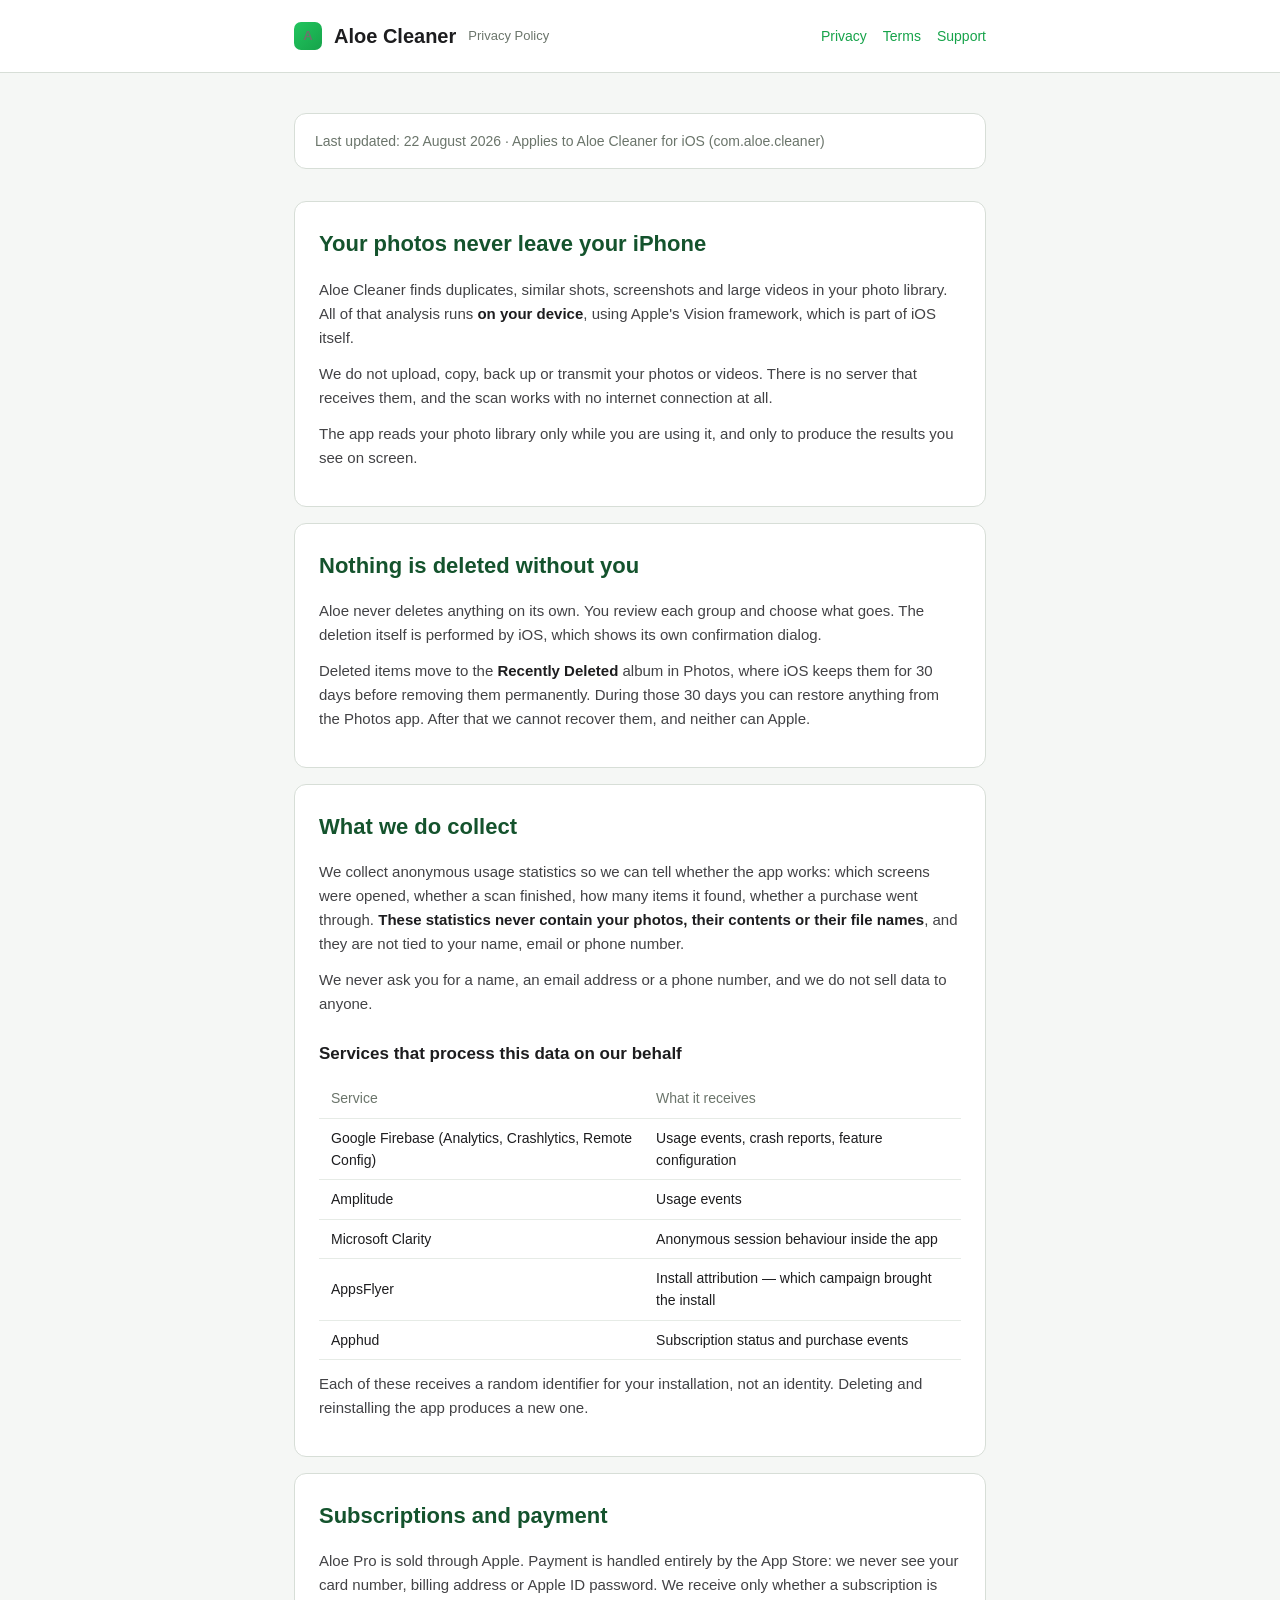
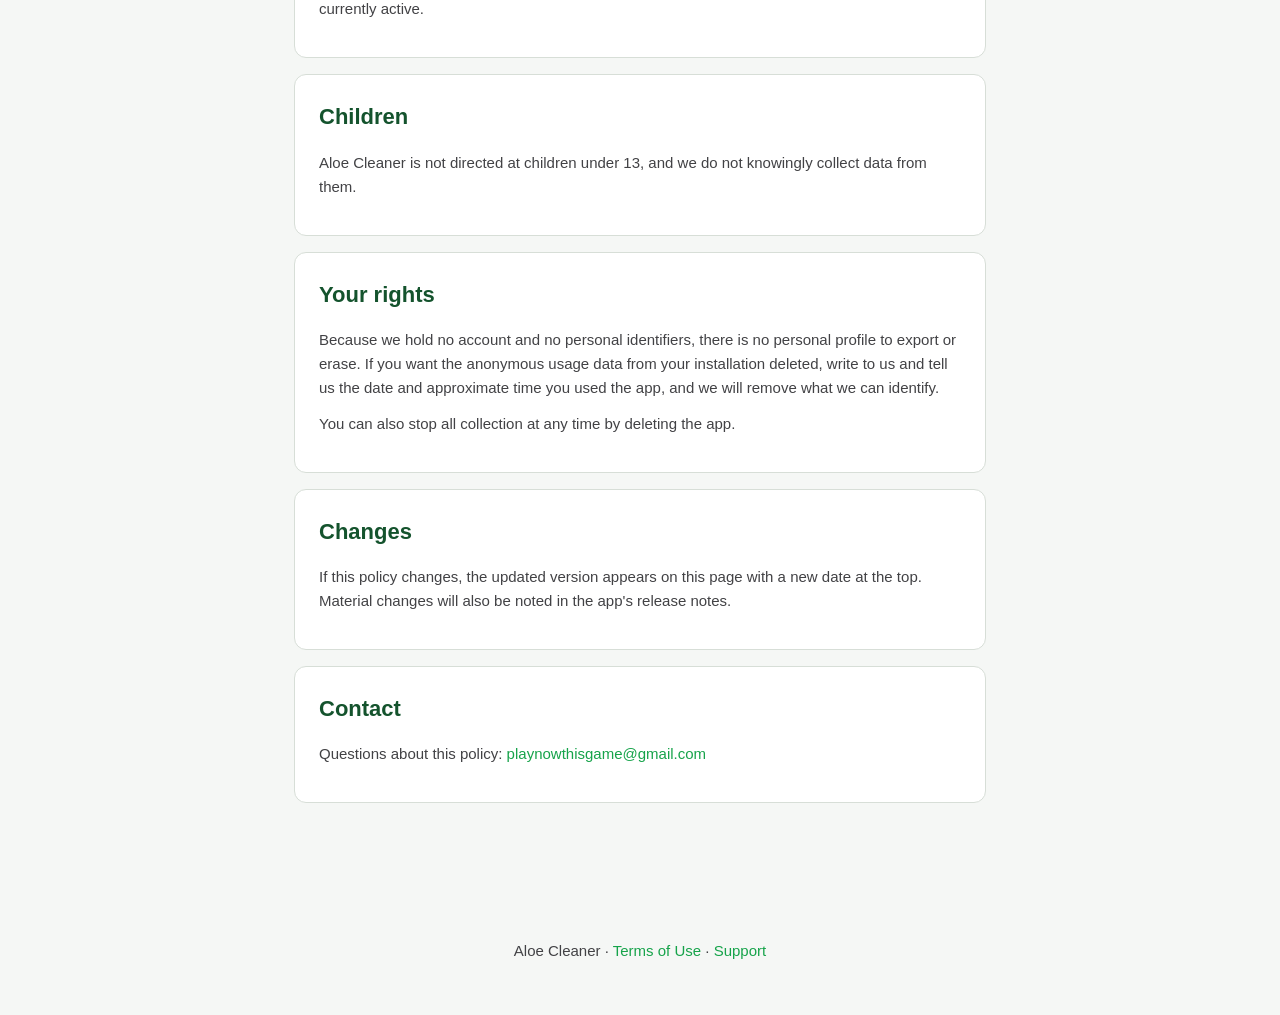
==== privacy-policy.html @ 1f27ccfa "docs: privacy policy, terms and support for Aloe Cleaner" ====
<!DOCTYPE html>
<html lang="en">
<head>
<meta charset="UTF-8">
<meta name="viewport" content="width=device-width, initial-scale=1.0">
<title>Privacy Policy — Aloe Cleaner</title>
<link rel="stylesheet" href="style.css">
</head>
<body>
<div class="header">
  <div class="header-inner">
    <span class="mark">A</span>
    <h1>Aloe Cleaner</h1>
    <span>Privacy Policy</span>
    <nav class="nav">
      <a href="privacy-policy.html">Privacy</a>
      <a href="terms-of-service.html">Terms</a>
      <a href="support.html">Support</a>
    </nav>
  </div>
</div>

<div class="container">
  <div class="meta">
    <p>Last updated: 22 August 2026 · Applies to Aloe Cleaner for iOS (com.aloe.cleaner)</p>
  </div>

  <div class="section">
    <h2>Your photos never leave your iPhone</h2>
    <p>Aloe Cleaner finds duplicates, similar shots, screenshots and large videos in your photo
       library. All of that analysis runs <strong>on your device</strong>, using Apple's Vision
       framework, which is part of iOS itself.</p>
    <p>We do not upload, copy, back up or transmit your photos or videos. There is no server that
       receives them, and the scan works with no internet connection at all.</p>
    <p>The app reads your photo library only while you are using it, and only to produce the
       results you see on screen.</p>
  </div>

  <div class="section">
    <h2>Nothing is deleted without you</h2>
    <p>Aloe never deletes anything on its own. You review each group and choose what goes. The
       deletion itself is performed by iOS, which shows its own confirmation dialog.</p>
    <p>Deleted items move to the <strong>Recently Deleted</strong> album in Photos, where iOS keeps
       them for 30 days before removing them permanently. During those 30 days you can restore
       anything from the Photos app. After that we cannot recover them, and neither can Apple.</p>
  </div>

  <div class="section">
    <h2>What we do collect</h2>
    <p>We collect anonymous usage statistics so we can tell whether the app works: which screens
       were opened, whether a scan finished, how many items it found, whether a purchase went
       through. <strong>These statistics never contain your photos, their contents or their file
       names</strong>, and they are not tied to your name, email or phone number.</p>
    <p>We never ask you for a name, an email address or a phone number, and we do not sell data to
       anyone.</p>

    <h3>Services that process this data on our behalf</h3>
    <table>
      <tr><th>Service</th><th>What it receives</th></tr>
      <tr><td>Google Firebase (Analytics, Crashlytics, Remote Config)</td><td>Usage events, crash reports, feature configuration</td></tr>
      <tr><td>Amplitude</td><td>Usage events</td></tr>
      <tr><td>Microsoft Clarity</td><td>Anonymous session behaviour inside the app</td></tr>
      <tr><td>AppsFlyer</td><td>Install attribution — which campaign brought the install</td></tr>
      <tr><td>Apphud</td><td>Subscription status and purchase events</td></tr>
    </table>
    <p>Each of these receives a random identifier for your installation, not an identity. Deleting
       and reinstalling the app produces a new one.</p>
  </div>

  <div class="section">
    <h2>Subscriptions and payment</h2>
    <p>Aloe Pro is sold through Apple. Payment is handled entirely by the App Store: we never see
       your card number, billing address or Apple ID password. We receive only whether a
       subscription is currently active.</p>
  </div>

  <div class="section">
    <h2>Children</h2>
    <p>Aloe Cleaner is not directed at children under 13, and we do not knowingly collect data
       from them.</p>
  </div>

  <div class="section">
    <h2>Your rights</h2>
    <p>Because we hold no account and no personal identifiers, there is no personal profile to
       export or erase. If you want the anonymous usage data from your installation deleted, write
       to us and tell us the date and approximate time you used the app, and we will remove what we
       can identify.</p>
    <p>You can also stop all collection at any time by deleting the app.</p>
  </div>

  <div class="section">
    <h2>Changes</h2>
    <p>If this policy changes, the updated version appears on this page with a new date at the top.
       Material changes will also be noted in the app's release notes.</p>
  </div>

  <div class="section">
    <h2>Contact</h2>
    <p>Questions about this policy: <a href="mailto:playnowthisgame@gmail.com">playnowthisgame@gmail.com</a></p>
  </div>
</div>

<div class="footer">
  <p>Aloe Cleaner · <a href="terms-of-service.html">Terms of Use</a> · <a href="support.html">Support</a></p>
</div>
</body>
</html>
---- style.css ----
* { margin: 0; padding: 0; box-sizing: border-box; }
body {
    font-family: -apple-system, BlinkMacSystemFont, 'Segoe UI', Roboto, 'Helvetica Neue', Arial, sans-serif;
    background: #f5f7f5;
    color: #1d1d1f;
    line-height: 1.6;
}
.header {
    background: #fff;
    border-bottom: 1px solid #d7ded7;
    padding: 20px 0;
    position: sticky;
    top: 0;
    z-index: 10;
}
.header-inner {
    max-width: 740px;
    margin: 0 auto;
    padding: 0 24px;
    display: flex;
    align-items: center;
    gap: 12px;
    flex-wrap: wrap;
}
.header h1 { font-size: 20px; font-weight: 600; }
.header span { font-size: 13px; color: #6b756b; }
.nav { margin-left: auto; display: flex; gap: 16px; font-size: 14px; }
.container { max-width: 740px; margin: 0 auto; padding: 40px 24px 80px; }
.meta {
    margin-bottom: 32px;
    padding: 16px 20px;
    background: #fff;
    border-radius: 12px;
    border: 1px solid #d7ded7;
}
.meta p { font-size: 14px; color: #6b756b; margin: 0; }
h2 { font-size: 22px; font-weight: 600; margin: 40px 0 16px; color: #14532d; }
h3 { font-size: 17px; font-weight: 600; margin: 24px 0 12px; color: #1d1d1f; }
p { margin-bottom: 12px; font-size: 15px; color: #424245; }
ul, ol { margin: 0 0 16px 24px; }
li { font-size: 15px; color: #424245; margin-bottom: 6px; }
strong { color: #1d1d1f; }
a { color: #16a34a; text-decoration: none; }
a:hover { text-decoration: underline; }
.section {
    background: #fff;
    border-radius: 12px;
    border: 1px solid #d7ded7;
    padding: 24px;
    margin-bottom: 16px;
}
.section h2 { margin-top: 0; }
.footer { text-align: center; padding: 40px 24px; font-size: 13px; color: #6b756b; }
.footer a { color: #16a34a; }
table { width: 100%; border-collapse: collapse; margin: 12px 0; }
th, td { text-align: left; padding: 8px 12px; font-size: 14px; border-bottom: 1px solid #e6ebe6; }
th { color: #6b756b; font-weight: 500; }
.mark {
    display: inline-block;
    width: 28px; height: 28px;
    border-radius: 7px;
    background: linear-gradient(135deg, #22c55e, #16a34a);
    color: #fff;
    text-align: center;
    line-height: 28px;
    font-weight: 700;
    font-size: 15px;
}
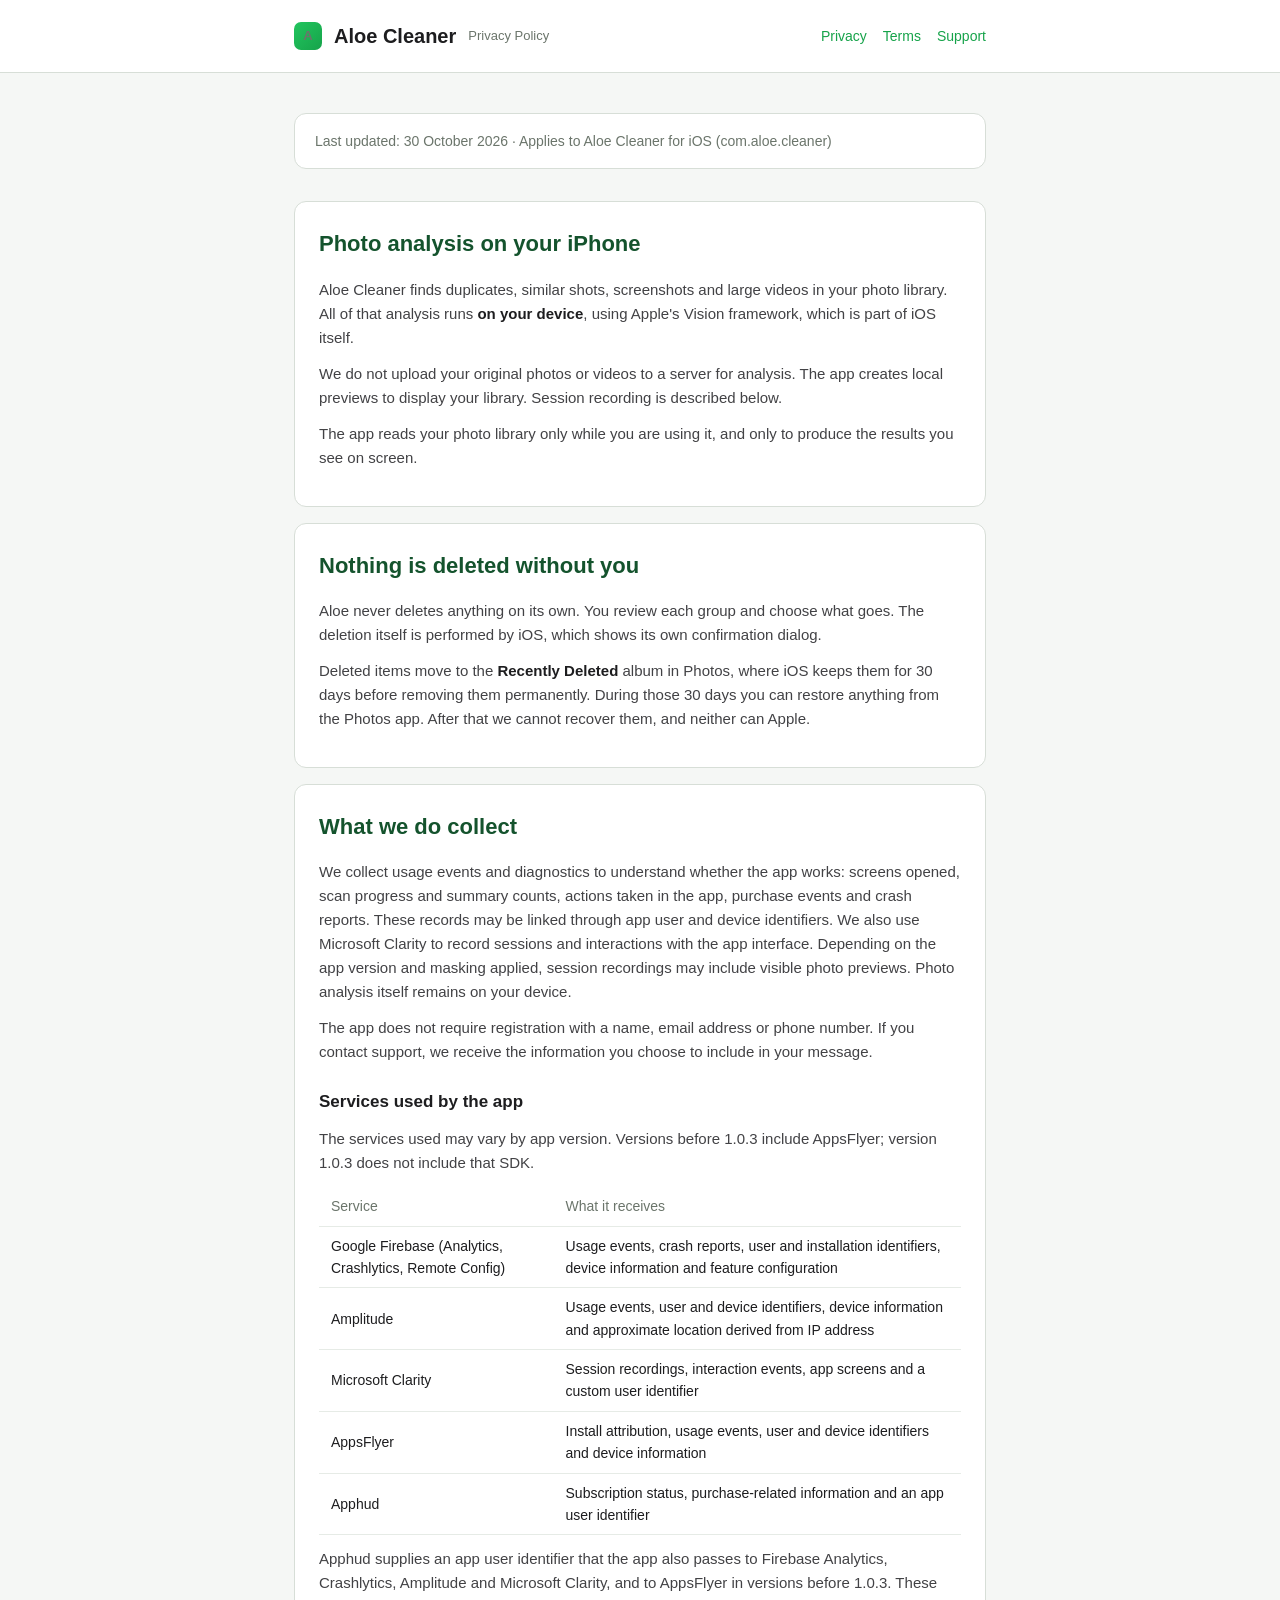
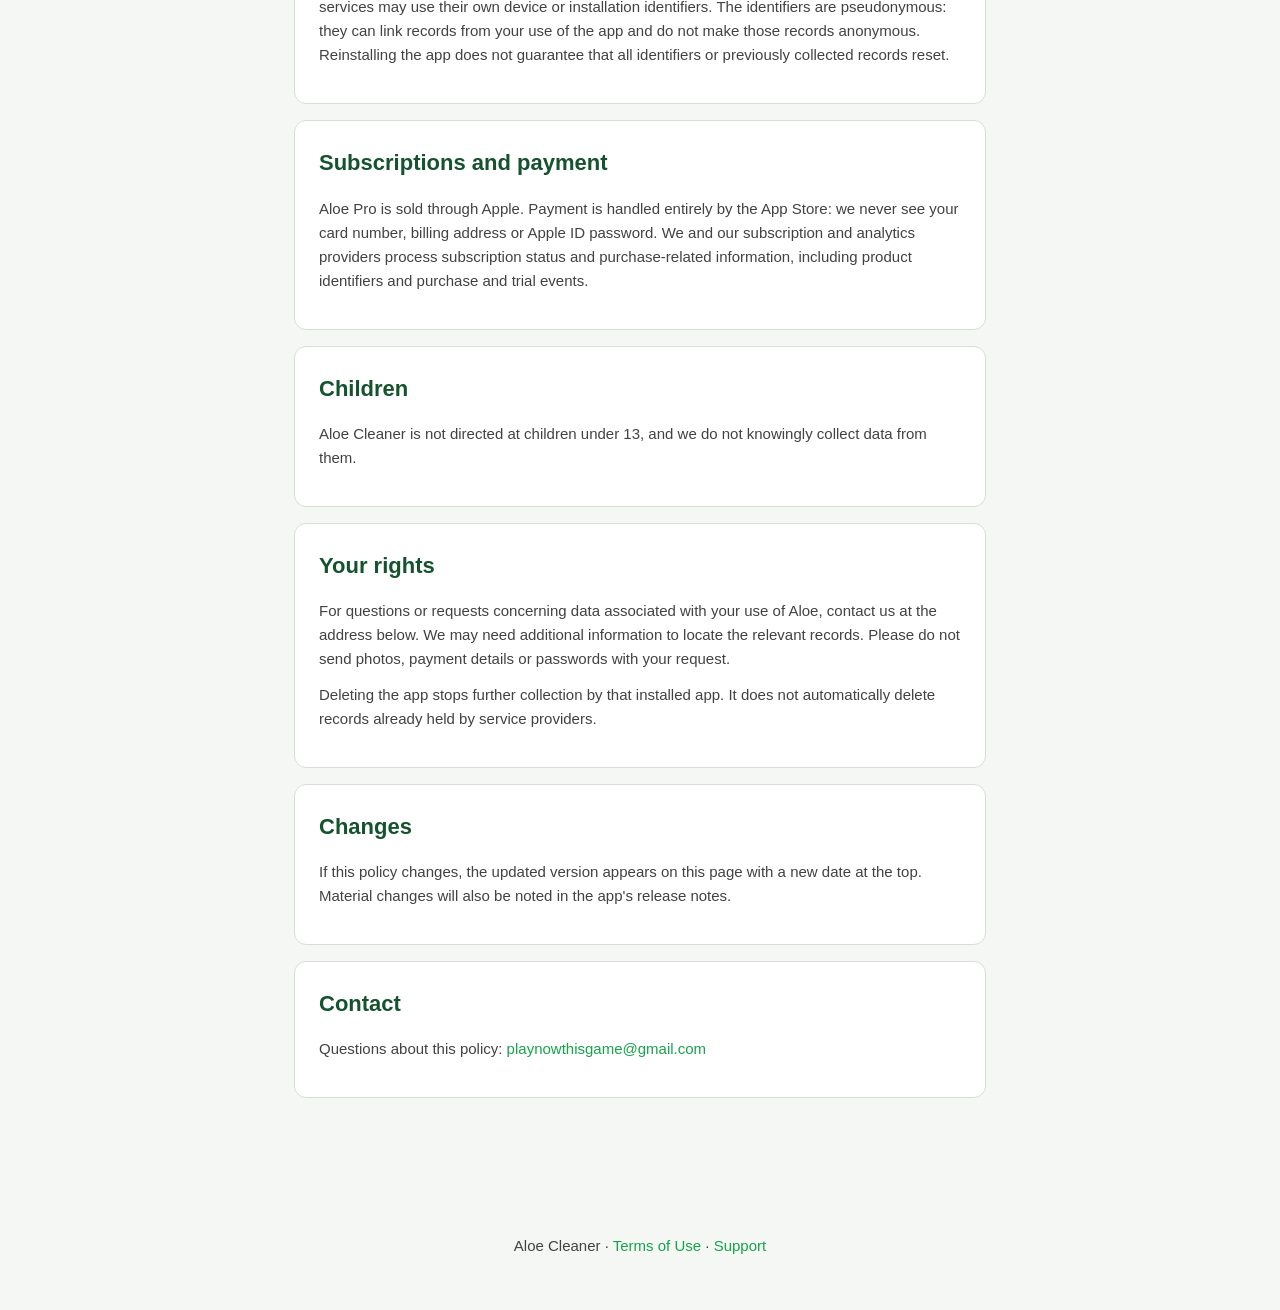
==== commit 05a8f36f: "fix(privacy): describe Aloe analytics and version-specific SDK use" ====
--- a/privacy-policy.html
+++ b/privacy-policy.html
@@ -22,16 +22,16 @@
 
 <div class="container">
   <div class="meta">
-    <p>Last updated: 22 August 2026 · Applies to Aloe Cleaner for iOS (com.aloe.cleaner)</p>
+    <p>Last updated: 30 October 2026 · Applies to Aloe Cleaner for iOS (com.aloe.cleaner)</p>
   </div>
 
   <div class="section">
-    <h2>Your photos never leave your iPhone</h2>
+    <h2>Photo analysis on your iPhone</h2>
     <p>Aloe Cleaner finds duplicates, similar shots, screenshots and large videos in your photo
        library. All of that analysis runs <strong>on your device</strong>, using Apple's Vision
        framework, which is part of iOS itself.</p>
-    <p>We do not upload, copy, back up or transmit your photos or videos. There is no server that
-       receives them, and the scan works with no internet connection at all.</p>
+    <p>We do not upload your original photos or videos to a server for analysis. The app creates
+       local previews to display your library. Session recording is described below.</p>
     <p>The app reads your photo library only while you are using it, and only to produce the
        results you see on screen.</p>
   </div>
@@ -47,31 +47,40 @@
 
   <div class="section">
     <h2>What we do collect</h2>
-    <p>We collect anonymous usage statistics so we can tell whether the app works: which screens
-       were opened, whether a scan finished, how many items it found, whether a purchase went
-       through. <strong>These statistics never contain your photos, their contents or their file
-       names</strong>, and they are not tied to your name, email or phone number.</p>
-    <p>We never ask you for a name, an email address or a phone number, and we do not sell data to
-       anyone.</p>
+    <p>We collect usage events and diagnostics to understand whether the app works: screens opened,
+       scan progress and summary counts, actions taken in the app, purchase events and crash
+       reports. These records may be linked through app user and device identifiers. We also use
+       Microsoft Clarity to record sessions and interactions with the app interface. Depending
+       on the app version and masking applied, session recordings may include visible photo
+       previews. Photo analysis itself remains on your device.</p>
+    <p>The app does not require registration with a name, email address or phone number. If you
+       contact support, we receive the information you choose to include in your message.</p>
 
-    <h3>Services that process this data on our behalf</h3>
+    <h3>Services used by the app</h3>
+    <p>The services used may vary by app version. Versions before 1.0.3 include AppsFlyer;
+       version 1.0.3 does not include that SDK.</p>
     <table>
       <tr><th>Service</th><th>What it receives</th></tr>
-      <tr><td>Google Firebase (Analytics, Crashlytics, Remote Config)</td><td>Usage events, crash reports, feature configuration</td></tr>
-      <tr><td>Amplitude</td><td>Usage events</td></tr>
-      <tr><td>Microsoft Clarity</td><td>Anonymous session behaviour inside the app</td></tr>
-      <tr><td>AppsFlyer</td><td>Install attribution — which campaign brought the install</td></tr>
-      <tr><td>Apphud</td><td>Subscription status and purchase events</td></tr>
+      <tr><td>Google Firebase (Analytics, Crashlytics, Remote Config)</td><td>Usage events, crash reports, user and installation identifiers, device information and feature configuration</td></tr>
+      <tr><td>Amplitude</td><td>Usage events, user and device identifiers, device information and approximate location derived from IP address</td></tr>
+      <tr><td>Microsoft Clarity</td><td>Session recordings, interaction events, app screens and a custom user identifier</td></tr>
+      <tr><td>AppsFlyer</td><td>Install attribution, usage events, user and device identifiers and device information</td></tr>
+      <tr><td>Apphud</td><td>Subscription status, purchase-related information and an app user identifier</td></tr>
     </table>
-    <p>Each of these receives a random identifier for your installation, not an identity. Deleting
-       and reinstalling the app produces a new one.</p>
+    <p>Apphud supplies an app user identifier that the app also passes to Firebase Analytics,
+       Crashlytics, Amplitude and Microsoft Clarity, and to AppsFlyer in versions before 1.0.3.
+       These services may use their own
+       device or installation identifiers. The identifiers are pseudonymous: they can link
+       records from your use of the app and do not make those records anonymous. Reinstalling
+       the app does not guarantee that all identifiers or previously collected records reset.</p>
   </div>
 
   <div class="section">
     <h2>Subscriptions and payment</h2>
     <p>Aloe Pro is sold through Apple. Payment is handled entirely by the App Store: we never see
-       your card number, billing address or Apple ID password. We receive only whether a
-       subscription is currently active.</p>
+       your card number, billing address or Apple ID password. We and our subscription and analytics providers process
+       subscription status and purchase-related information, including product identifiers and
+       purchase and trial events.</p>
   </div>
 
   <div class="section">
@@ -82,11 +91,10 @@
 
   <div class="section">
     <h2>Your rights</h2>
-    <p>Because we hold no account and no personal identifiers, there is no personal profile to
-       export or erase. If you want the anonymous usage data from your installation deleted, write
-       to us and tell us the date and approximate time you used the app, and we will remove what we
-       can identify.</p>
-    <p>You can also stop all collection at any time by deleting the app.</p>
+    <p>For questions or requests concerning data associated with your use of Aloe, contact us at
+       the address below. We may need additional information to locate the relevant records.
+       Please do not send photos, payment details or passwords with your request.</p>
+    <p>Deleting the app stops further collection by that installed app. It does not automatically delete records already held by service providers.</p>
   </div>
 
   <div class="section">
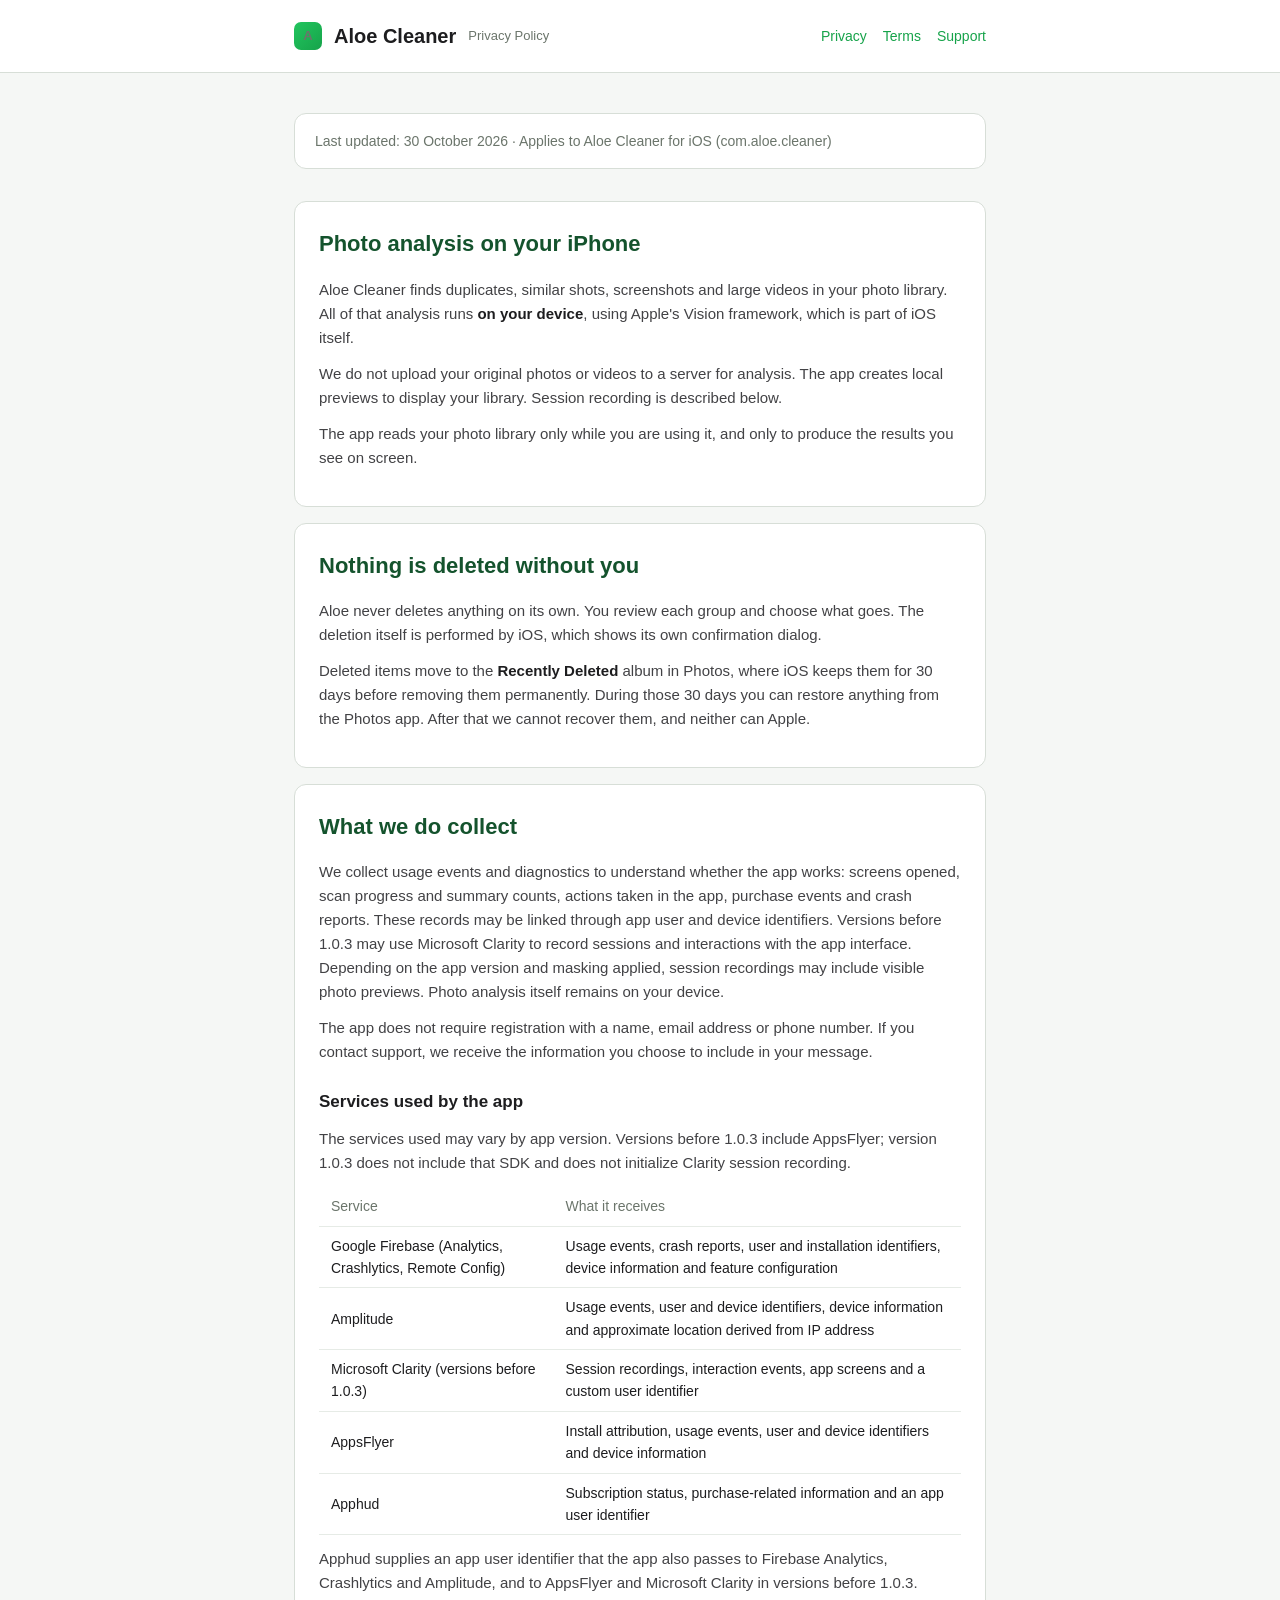
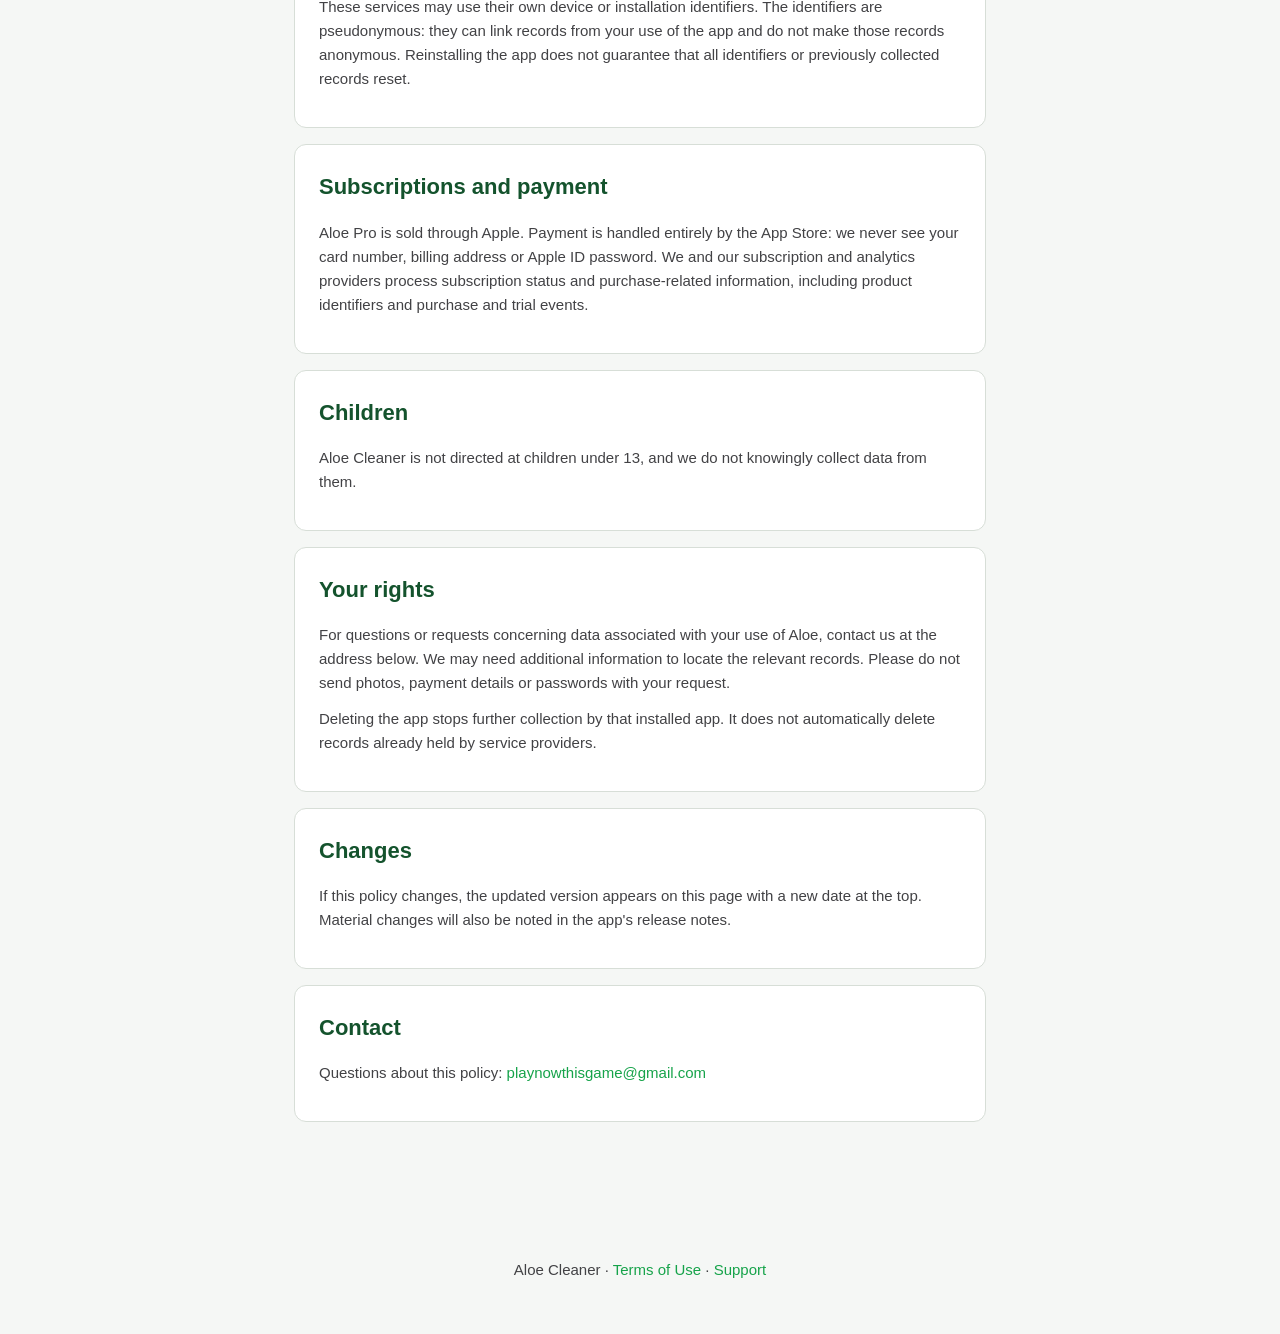
==== commit ad5c1ede: "fix(privacy): distinguish legacy Clarity collection from version 1.0.3" ====
--- a/privacy-policy.html
+++ b/privacy-policy.html
@@ -49,8 +49,8 @@
     <h2>What we do collect</h2>
     <p>We collect usage events and diagnostics to understand whether the app works: screens opened,
        scan progress and summary counts, actions taken in the app, purchase events and crash
-       reports. These records may be linked through app user and device identifiers. We also use
-       Microsoft Clarity to record sessions and interactions with the app interface. Depending
+       reports. These records may be linked through app user and device identifiers. Versions before
+       1.0.3 may use Microsoft Clarity to record sessions and interactions with the app interface. Depending
        on the app version and masking applied, session recordings may include visible photo
        previews. Photo analysis itself remains on your device.</p>
     <p>The app does not require registration with a name, email address or phone number. If you
@@ -58,17 +58,17 @@
 
     <h3>Services used by the app</h3>
     <p>The services used may vary by app version. Versions before 1.0.3 include AppsFlyer;
-       version 1.0.3 does not include that SDK.</p>
+       version 1.0.3 does not include that SDK and does not initialize Clarity session recording.</p>
     <table>
       <tr><th>Service</th><th>What it receives</th></tr>
       <tr><td>Google Firebase (Analytics, Crashlytics, Remote Config)</td><td>Usage events, crash reports, user and installation identifiers, device information and feature configuration</td></tr>
       <tr><td>Amplitude</td><td>Usage events, user and device identifiers, device information and approximate location derived from IP address</td></tr>
-      <tr><td>Microsoft Clarity</td><td>Session recordings, interaction events, app screens and a custom user identifier</td></tr>
+      <tr><td>Microsoft Clarity (versions before 1.0.3)</td><td>Session recordings, interaction events, app screens and a custom user identifier</td></tr>
       <tr><td>AppsFlyer</td><td>Install attribution, usage events, user and device identifiers and device information</td></tr>
       <tr><td>Apphud</td><td>Subscription status, purchase-related information and an app user identifier</td></tr>
     </table>
     <p>Apphud supplies an app user identifier that the app also passes to Firebase Analytics,
-       Crashlytics, Amplitude and Microsoft Clarity, and to AppsFlyer in versions before 1.0.3.
+       Crashlytics and Amplitude, and to AppsFlyer and Microsoft Clarity in versions before 1.0.3.
        These services may use their own
        device or installation identifiers. The identifiers are pseudonymous: they can link
        records from your use of the app and do not make those records anonymous. Reinstalling
